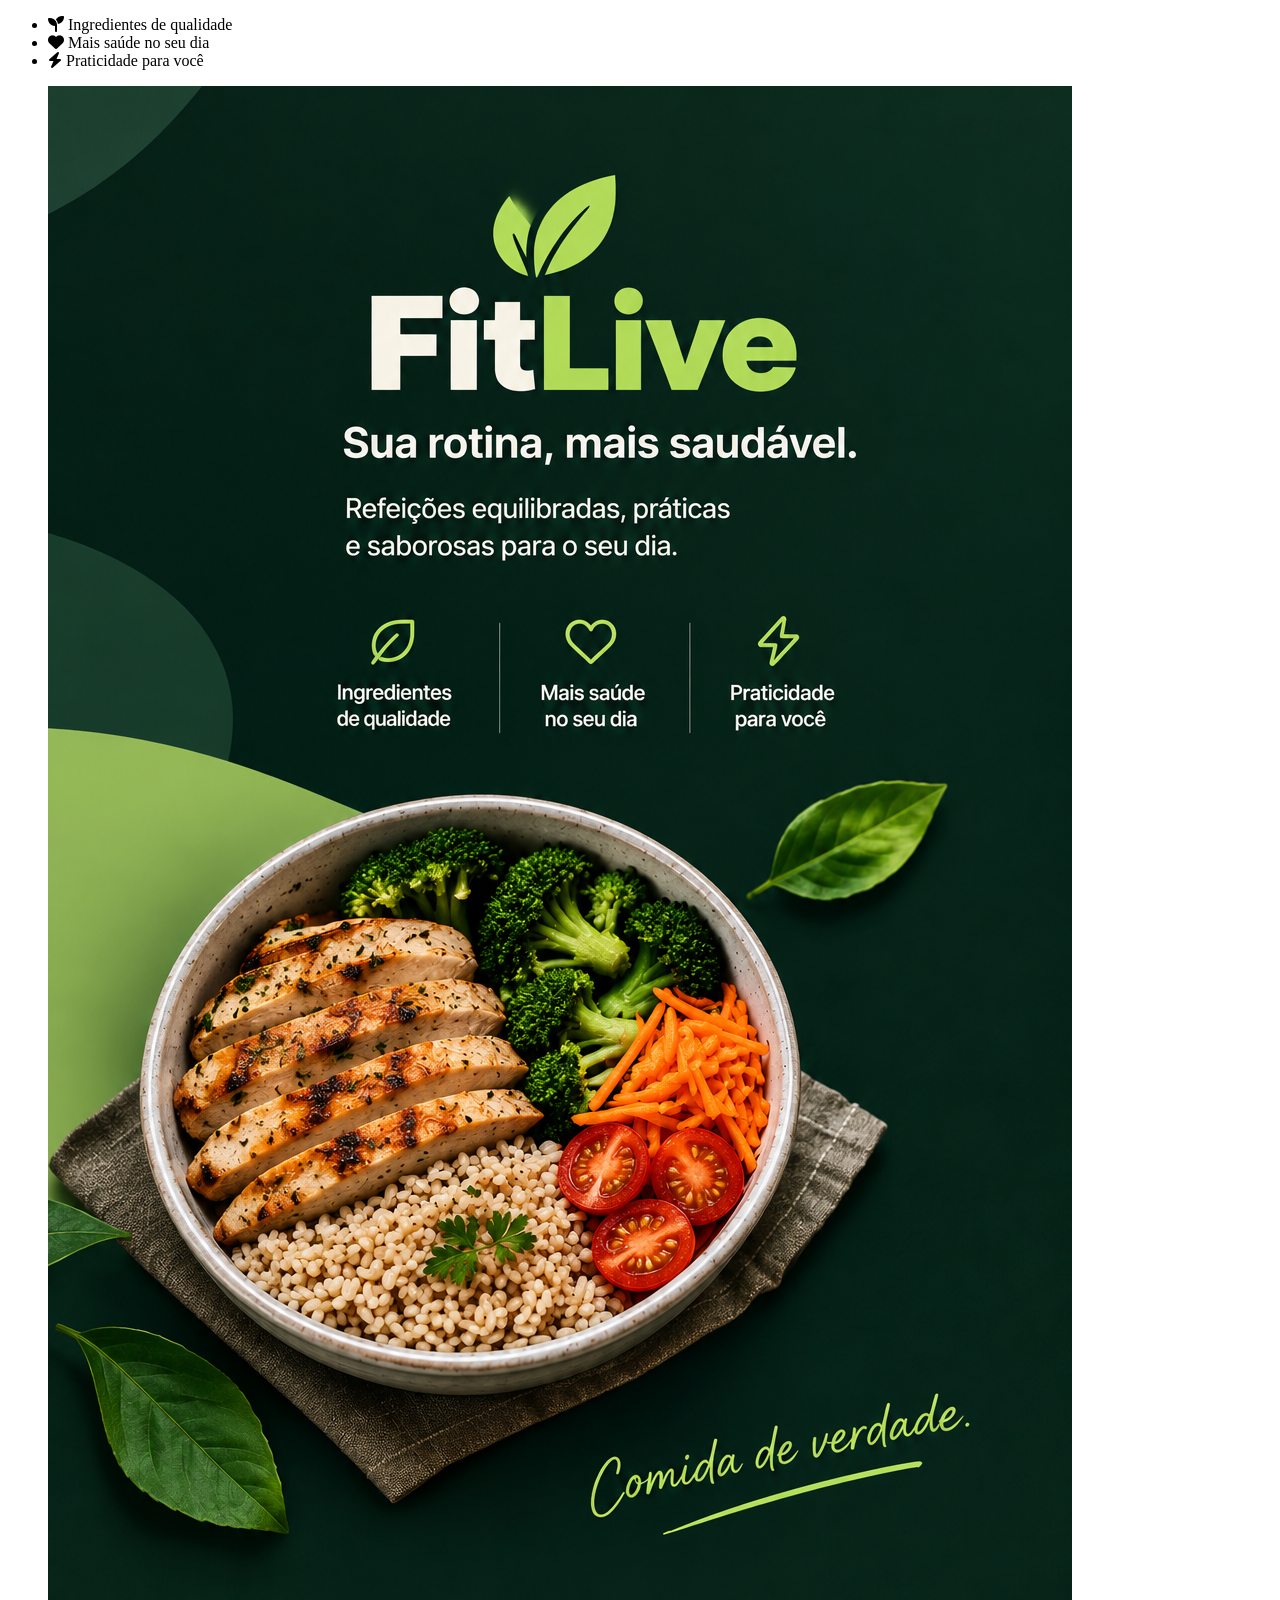
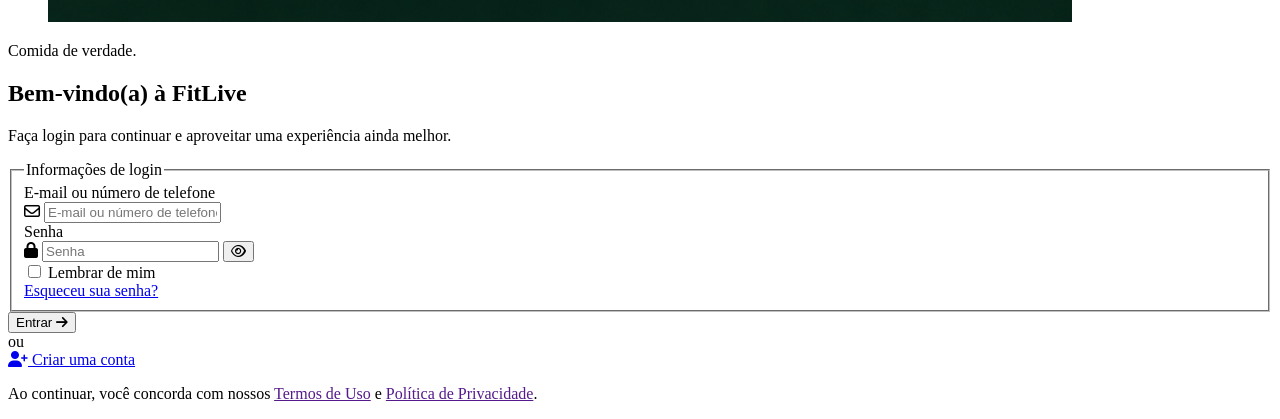
==== index.html @ fbd9ddd8 "feat: estructure index.html" ====
<!DOCTYPE html>
<html lang="en">
<head>
    <meta charset="UTF-8">
    <meta name="viewport" content="width=device-width, initial-scale=1.0">
    <title>Fitlive</title>
    <link rel="stylesheet" href="styles/styles/index.css">
    <script src="js/index.js" defer></script>
    <link rel="stylesheet" href="https://cdnjs.cloudflare.com/ajax/libs/font-awesome/6.5.1/css/all.min.css" integrity="sha512-DTOQO9RWCH3ppGqcWaEA1BIZOC6xxalwEsw9c2QQeAIftl+Vegovlnee1c9QX4TctnWMn13TZye+giMm8e2LwA==" crossorigin="anonymous" referrerpolicy="no-referrer" />
    <link rel="shortcut icon" href="assets/img/Logo.jpg" type="image/x-icon">
</head>
<body>
    <main>
    <section>
        <ul>
            <li>
                <i class="fa-solid fa-seedling" aria-hidden="true"></i>
                <span>Ingredientes de qualidade</span>
            </li>
            <li>
                <i class="fa-solid fa-heart" aria-hidden="true"></i>
                <span>Mais saúde no seu dia</span>
            </li>
            <li>
                <i class="fa-solid fa-bolt" aria-hidden="true"></i>
                <span>Praticidade para você</span>
            </li>
        </ul>

        <figure>
            <img src="assets/img/Poster FitLive_ Refeições Saudáveis.png" alt="Prato com refeição saudável contendo frango, brócolis, cenoura e grãos">
        </figure>

        <p>Comida de verdade.</p>
    </section>

    <section>
        <div>
            <h2>Bem-vindo(a) à FitLive</h2>
            <p>Faça login para continuar e aproveitar uma experiência ainda melhor.</p>
        </div>

        <form action="#" method="POST">
            <fieldset>
                <legend>Informações de login</legend>
                
                <div>
                    <label for="usuario">E-mail ou número de telefone</label>
                    <div>
                        <i class="fa-regular fa-envelope" aria-hidden="true"></i>
                        <input type="text" id="usuario" name="usuario" autocomplete="username" placeholder="E-mail ou número de telefone" required>
                    </div>
                </div>

                <div>
                    <label for="senha">Senha</label>
                    <div>
                        <i class="fa-solid fa-lock" aria-hidden="true"></i>
                        <input type="password" id="senha" name="senha" autocomplete="current-password" placeholder="Senha" required>
                        <button type="button" aria-label="Mostrar senha">
                            <i class="fa-regular fa-eye" aria-hidden="true"></i>
                        </button>
                    </div>
                </div>

                <div>
                    <div>
                        <input type="checkbox" id="lembrar" name="lembrar">
                        <label for="lembrar">Lembrar de mim</label>
                    </div>
                    <a href="pages/recuperacao.html">Esqueceu sua senha?</a>
                </div>
            </fieldset>

            <button type="submit">
                <span>Entrar</span>
                <i class="fa-solid fa-arrow-right" aria-hidden="true"></i>
            </button>
        </form>

        <div>
            <span>ou</span>
        </div>

        <div>
            <a href="pages/cadrasto.html">
                <i class="fa-solid fa-user-plus" aria-hidden="true"></i>
                <span>Criar uma conta</span>
            </a>
        </div>

        <footer>
            <p>
                Ao continuar, você concorda com nossos 
                <a href="">Termos de Uso</a> e 
                <a href="">Política de Privacidade</a>.
            </p>
        </footer>
    </section>
</main>

</body>
</html>
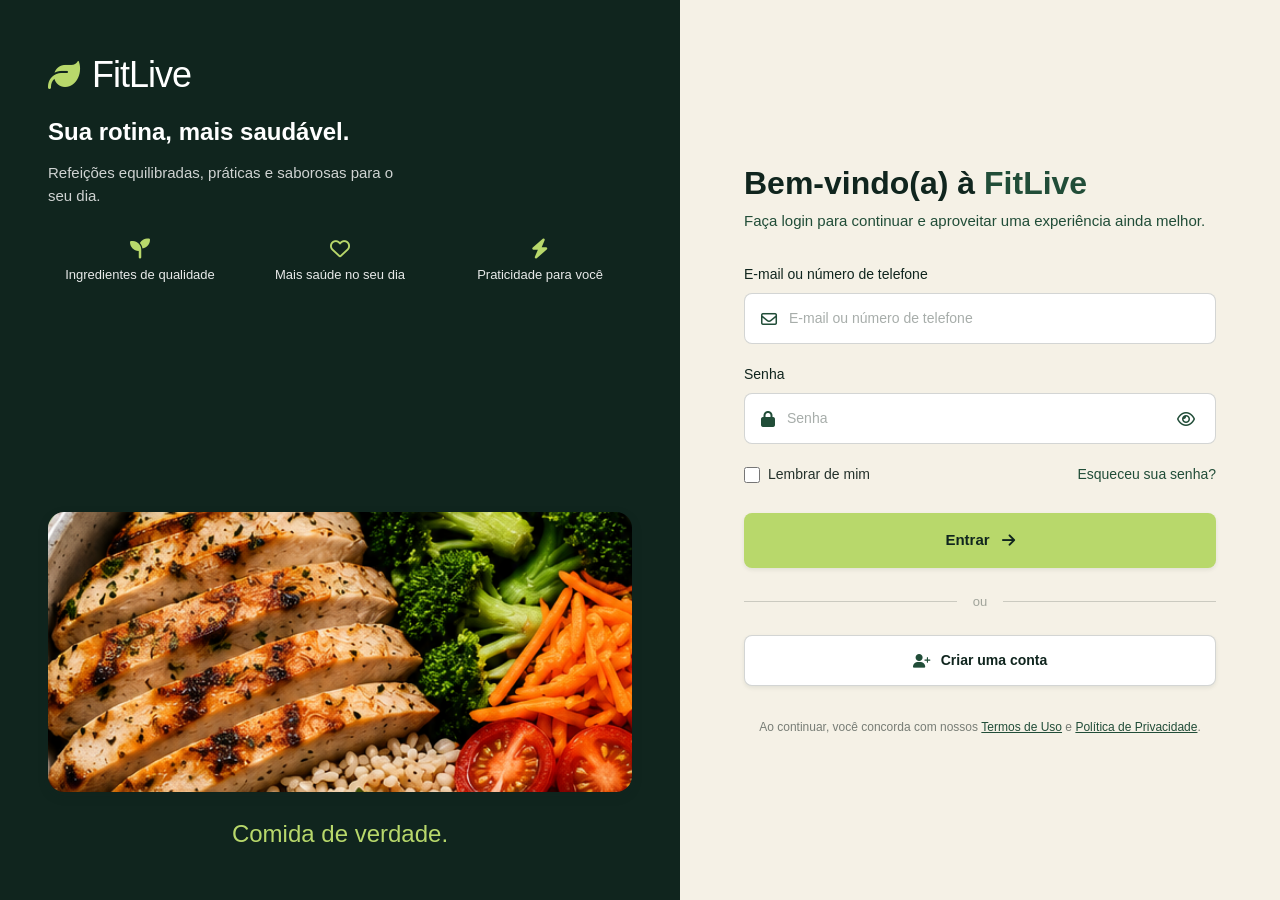
==== commit c2e46336: "feat and style: estructure index.html and creatd index.js and stilizations index.html" ====
--- a/index.html
+++ b/index.html
@@ -1,103 +1,105 @@
 <!DOCTYPE html>
-<html lang="en">
+<html lang="pt-BR">
 <head>
     <meta charset="UTF-8">
     <meta name="viewport" content="width=device-width, initial-scale=1.0">
-    <title>Fitlive</title>
+    <title>FitLive - Login</title>
+    <meta name="description" content="Acesse sua conta FitLive e aproveite refeições saudáveis, equilibradas e práticas no seu dia a dia.">
+    <link rel="stylesheet" href="https://cdnjs.cloudflare.com/ajax/libs/font-awesome/6.5.1/css/all.min.css" integrity="sha512-DTOQO9RWCH3ppGqcWaEA1BIZOC6xxalwEsw9c2QQeAIftl+Vegovlnee1c9QX4TctnWMn13TZye+giMm8e2LwA==" crossorigin="anonymous" referrerpolicy="no-referrer">
+    <link rel="shortcut icon" href="assets/img/Logo.jpg" type="image/x-icon">
     <link rel="stylesheet" href="styles/styles/index.css">
-    <script src="js/index.js" defer></script>
-    <link rel="stylesheet" href="https://cdnjs.cloudflare.com/ajax/libs/font-awesome/6.5.1/css/all.min.css" integrity="sha512-DTOQO9RWCH3ppGqcWaEA1BIZOC6xxalwEsw9c2QQeAIftl+Vegovlnee1c9QX4TctnWMn13TZye+giMm8e2LwA==" crossorigin="anonymous" referrerpolicy="no-referrer" />
-    <link rel="shortcut icon" href="assets/img/Logo.jpg" type="image/x-icon">
+    <script src="" defer></script>
 </head>
 <body>
-    <main>
-    <section>
-        <ul>
-            <li>
-                <i class="fa-solid fa-seedling" aria-hidden="true"></i>
-                <span>Ingredientes de qualidade</span>
-            </li>
-            <li>
-                <i class="fa-solid fa-heart" aria-hidden="true"></i>
-                <span>Mais saúde no seu dia</span>
-            </li>
-            <li>
-                <i class="fa-solid fa-bolt" aria-hidden="true"></i>
-                <span>Praticidade para você</span>
-            </li>
-        </ul>
+    <main class="login-container">
+        <section class="brand-panel">
+            <header class="brand-header">
+                <div class="brand-logo">
+                    <i class="fa-solid fa-leaf" aria-hidden="true"></i>
+                    <span class="brand-name">FitLive</span>
+                </div>
+                <h1 class="brand-slogan">Sua rotina, mais saudável.</h1>
+                <p class="brand-description">Refeições equilibradas, práticas e saborosas para o seu dia.</p>
+            </header>
 
-        <figure>
-            <img src="assets/img/Poster FitLive_ Refeições Saudáveis.png" alt="Prato com refeição saudável contendo frango, brócolis, cenoura e grãos">
-        </figure>
+            <ul class="benefits-list">
+                <li class="benefit-item">
+                    <i class="fa-solid fa-seedling" aria-hidden="true"></i>
+                    <span>Ingredientes de qualidade</span>
+                </li>
+                <li class="benefit-item">
+                    <i class="fa-regular fa-heart" aria-hidden="true"></i>
+                    <span>Mais saúde no seu dia</span>
+                </li>
+                <li class="benefit-item">
+                    <i class="fa-solid fa-bolt" aria-hidden="true"></i>
+                    <span>Praticidade para você</span>
+                </li>
+            </ul>
 
-        <p>Comida de verdade.</p>
-    </section>
+            <div class="media-container">
+                <img src="assets/img/Poster FitLive_ Refeições Saudáveis.png" alt="Prato com refeição saudável contendo frango grelhado, brócolis, cenoura e grãos" class="featured-image">
+                <p class="handwritten-tag">Comida de verdade.</p>
+            </div>
+        </section>
 
-    <section>
-        <div>
-            <h2>Bem-vindo(a) à FitLive</h2>
-            <p>Faça login para continuar e aproveitar uma experiência ainda melhor.</p>
-        </div>
+        <section class="form-panel">
+            <header class="form-header">
+                <h2 class="welcome-title">Bem-vindo(a) à <span class="highlight">FitLive</span></h2>
+                <p class="welcome-subtitle">Faça login para continuar e aproveitar uma experiência ainda melhor.</p>
+            </header>
 
-        <form action="#" method="POST">
-            <fieldset>
-                <legend>Informações de login</legend>
-                
-                <div>
-                    <label for="usuario">E-mail ou número de telefone</label>
-                    <div>
-                        <i class="fa-regular fa-envelope" aria-hidden="true"></i>
-                        <input type="text" id="usuario" name="usuario" autocomplete="username" placeholder="E-mail ou número de telefone" required>
+            <form class="login-form" action="pages/dashboard.html" method="POST">
+                <div class="form-group">
+                    <label for="usuario" class="form-label">E-mail ou número de telefone</label>
+                    <div class="input-wrapper">
+                        <i class="fa-regular fa-envelope input-icon" aria-hidden="true"></i>
+                        <input type="text" id="usuario" name="usuario" class="form-input" autocomplete="username" placeholder="E-mail ou número de telefone" required>
                     </div>
                 </div>
 
-                <div>
-                    <label for="senha">Senha</label>
-                    <div>
-                        <i class="fa-solid fa-lock" aria-hidden="true"></i>
-                        <input type="password" id="senha" name="senha" autocomplete="current-password" placeholder="Senha" required>
-                        <button type="button" aria-label="Mostrar senha">
+                <div class="form-group">
+                    <label for="senha" class="form-label">Senha</label>
+                    <div class="input-wrapper">
+                        <i class="fa-solid fa-lock input-icon" aria-hidden="true"></i>
+                        <input type="password" id="senha" name="senha" class="form-input" autocomplete="current-password" placeholder="Senha" required>
+                        <button type="button" class="toggle-password" aria-label="Mostrar senha">
                             <i class="fa-regular fa-eye" aria-hidden="true"></i>
                         </button>
                     </div>
                 </div>
 
-                <div>
-                    <div>
-                        <input type="checkbox" id="lembrar" name="lembrar">
-                        <label for="lembrar">Lembrar de mim</label>
+                <div class="form-options">
+                    <div class="remember-me">
+                        <input type="checkbox" id="lembrar" name="lembrar" class="checkbox-input">
+                        <label for="lembrar" class="checkbox-label">Lembrar de mim</label>
                     </div>
-                    <a href="pages/recuperacao.html">Esqueceu sua senha?</a>
+                    <a href="pages/recuperacao.html" class="forgot-link">Esqueceu sua senha?</a>
                 </div>
-            </fieldset>
 
-            <button type="submit">
-                <span>Entrar</span>
-                <i class="fa-solid fa-arrow-right" aria-hidden="true"></i>
-            </button>
-        </form>
+                <button type="submit" class="btn-primary">
+                    <span>Entrar</span>
+                    <i class="fa-solid fa-arrow-right" aria-hidden="true"></i>
+                </button>
+            </form>
 
-        <div>
-            <span>ou</span>
-        </div>
+            <div class="divider">
+                <span>ou</span>
+            </div>
 
-        <div>
-            <a href="pages/cadrasto.html">
+            <a href="pages/cadrasto.html" class="btn-secondary">
                 <i class="fa-solid fa-user-plus" aria-hidden="true"></i>
                 <span>Criar uma conta</span>
             </a>
-        </div>
 
-        <footer>
-            <p>
-                Ao continuar, você concorda com nossos 
-                <a href="">Termos de Uso</a> e 
-                <a href="">Política de Privacidade</a>.
-            </p>
-        </footer>
-    </section>
-</main>
-
+            <footer class="form-footer">
+                <p class="terms-text">
+                    Ao continuar, você concorda com nossos 
+                    <a href="pages/termos.html" class="legal-link">Termos de Uso</a> e 
+                    <a href="pages/privacidade.html" class="legal-link">Política de Privacidade</a>.
+                </p>
+            </footer>
+        </section>
+    </main>
 </body>
 </html>
--- a/styles/styles/index.css
+++ b/styles/styles/index.css
@@ -0,0 +1,356 @@
+@import url(../global.css);
+
+.login-container {
+  display: flex;
+  min-height: 100vh;
+  width: 100%;
+}
+
+.brand-panel {
+  background-color: var(--color-primary);
+  color: var(--color-surface);
+  flex: 1;
+  display: flex;
+  flex-direction: column;
+  justify-content: space-between;
+  padding: 48px;
+  position: relative;
+  overflow: hidden;
+}
+
+.brand-header {
+  display: flex;
+  flex-direction: column;
+  gap: 12px;
+}
+
+.brand-logo {
+  display: flex;
+  align-items: center;
+  gap: 12px;
+  color: var(--color-accent);
+}
+
+.brand-logo i {
+  font-size: 32px;
+}
+
+.brand-name {
+  font-family: var(--font-heading);
+  font-size: 36px;
+  color: var(--color-surface);
+  letter-spacing: -1px;
+}
+
+.brand-slogan {
+  font-family: var(--font-primary);
+  font-size: 24px;
+  font-weight: 700;
+  color: var(--color-surface);
+}
+
+.brand-description {
+  font-size: 15px;
+  color: rgba(255, 255, 255, 0.8);
+  max-width: 360px;
+}
+
+.benefits-list {
+  display: flex;
+  list-style: none;
+  gap: 16px;
+  margin: 32px 0;
+}
+
+.benefit-item {
+  flex: 1;
+  display: flex;
+  flex-direction: column;
+  align-items: center;
+  text-align: center;
+  gap: 8px;
+}
+
+.benefit-item i {
+  color: var(--color-accent);
+  font-size: 20px;
+}
+
+.benefit-item span {
+  font-size: 13px;
+  line-height: 1.3;
+  color: rgba(255, 255, 255, 0.9);
+}
+
+.media-container {
+  display: flex;
+  flex-direction: column;
+  align-items: center;
+  width: 100%;
+  margin-top: auto;
+}
+
+.featured-image {
+  width: 100%;
+  max-height: 280px;
+  object-fit: cover;
+  object-position: center;
+  border-radius: var(--radius-16);
+  box-shadow: var(--shadow-md);
+}
+
+.handwritten-tag {
+  font-family: var(--font-heading);
+  color: var(--color-accent);
+  font-size: 24px;
+  text-align: center;
+  margin-top: 24px;
+}
+
+.form-panel {
+  background-color: var(--color-background);
+  color: var(--color-text);
+  flex: 1;
+  display: flex;
+  flex-direction: column;
+  justify-content: center;
+  padding: 48px 64px;
+  max-width: 600px;
+}
+
+.form-header {
+  margin-bottom: 32px;
+}
+
+.welcome-title {
+  font-family: var(--font-heading);
+  color: var(--color-primary);
+  font-size: 32px;
+  line-height: 1.2;
+  margin-bottom: 8px;
+}
+
+.welcome-title .highlight {
+  color: var(--color-secondary);
+}
+
+.welcome-subtitle {
+  color: var(--color-secondary);
+  font-size: 15px;
+}
+
+.login-form {
+  display: flex;
+  flex-direction: column;
+  gap: 20px;
+}
+
+.form-group {
+  display: flex;
+  flex-direction: column;
+  gap: 8px;
+}
+
+.form-label {
+  font-size: 14px;
+  font-weight: 500;
+  color: var(--color-primary);
+}
+
+.input-wrapper {
+  display: flex;
+  align-items: center;
+  background-color: var(--color-surface);
+  border: var(--border-width-1) solid rgba(36, 49, 43, 0.2);
+  border-radius: var(--radius-8);
+  padding: 0 16px;
+  transition: border-color var(--transition-fast), box-shadow var(--transition-fast);
+}
+
+.input-wrapper:focus-within {
+  border-color: var(--color-secondary);
+  box-shadow: var(--shadow-sm);
+}
+
+.input-icon {
+  color: var(--color-secondary);
+  margin-right: 12px;
+  font-size: 16px;
+}
+
+.form-input {
+  width: 100%;
+  border: none;
+  background: transparent;
+  padding: 14px 0;
+  color: var(--color-text);
+  font-size: 14px;
+  outline: none;
+}
+
+.form-input::placeholder {
+  color: rgba(36, 49, 43, 0.4);
+}
+
+.toggle-password {
+  color: var(--color-secondary);
+  padding: 4px;
+  display: flex;
+  align-items: center;
+  justify-content: center;
+}
+
+.form-options {
+  display: flex;
+  justify-content: space-between;
+  align-items: center;
+  font-size: 14px;
+}
+
+.remember-me {
+  display: flex;
+  align-items: center;
+  gap: 8px;
+}
+
+.checkbox-input {
+  accent-color: var(--color-secondary);
+  width: 16px;
+  height: 16px;
+  cursor: pointer;
+}
+
+.checkbox-label {
+  color: var(--color-text);
+  cursor: pointer;
+}
+
+.forgot-link {
+  color: var(--color-secondary);
+  font-weight: 500;
+  transition: color var(--transition-fast);
+}
+
+.forgot-link:hover {
+  color: var(--color-primary);
+  text-decoration: underline;
+}
+
+.btn-primary {
+  background-color: var(--color-accent);
+  color: var(--color-primary);
+  border-radius: var(--radius-8);
+  padding: 16px;
+  font-weight: 700;
+  font-size: 15px;
+  display: flex;
+  align-items: center;
+  justify-content: center;
+  gap: 12px;
+  transition: filter var(--transition-fast);
+  box-shadow: var(--shadow-sm);
+  margin-top: 8px;
+}
+
+.btn-primary:hover {
+  filter: brightness(0.95);
+}
+
+.divider {
+  display: flex;
+  align-items: center;
+  text-align: center;
+  margin: 24px 0;
+  color: rgba(36, 49, 43, 0.4);
+}
+
+.divider::before,
+.divider::after {
+  content: "";
+  flex: 1;
+  border-bottom: var(--border-width-1) solid rgba(36, 49, 43, 0.2);
+}
+
+.divider span {
+  padding: 0 16px;
+  font-size: 13px;
+}
+
+.btn-secondary {
+  display: flex;
+  align-items: center;
+  justify-content: center;
+  gap: 10px;
+  background-color: var(--color-surface);
+  border: var(--border-width-1) solid rgba(36, 49, 43, 0.2);
+  border-radius: var(--radius-8);
+  padding: 14px;
+  color: var(--color-primary);
+  font-weight: 600;
+  font-size: 14px;
+  transition: background-color var(--transition-fast), border-color var(--transition-fast);
+  box-shadow: var(--shadow-sm);
+}
+
+.btn-secondary:hover {
+  background-color: rgba(36, 49, 43, 0.02);
+  border-color: var(--color-secondary);
+}
+
+.btn-secondary i {
+  color: var(--color-secondary);
+}
+
+.form-footer {
+  margin-top: 32px;
+  text-align: center;
+}
+
+.terms-text {
+  font-size: 12px;
+  color: rgba(36, 49, 43, 0.6);
+  line-height: 1.5;
+}
+
+.legal-link {
+  color: var(--color-secondary);
+  text-decoration: underline;
+  font-weight: 500;
+}
+
+.legal-link:hover {
+  color: var(--color-primary);
+}
+
+@media (max-width: 1024px) {
+  .form-panel {
+    padding: 40px 32px;
+  }
+
+  .brand-panel {
+    padding: 32px;
+  }
+}
+
+@media (max-width: 768px) {
+  .login-container {
+    flex-direction: column;
+  }
+
+  .brand-panel {
+    padding: 32px 24px;
+  }
+
+  .benefits-list {
+    margin: 24px 0;
+  }
+
+  .media-container {
+    display: none;
+  }
+
+  .form-panel {
+    max-width: 100%;
+    padding: 32px 24px;
+  }
+}
